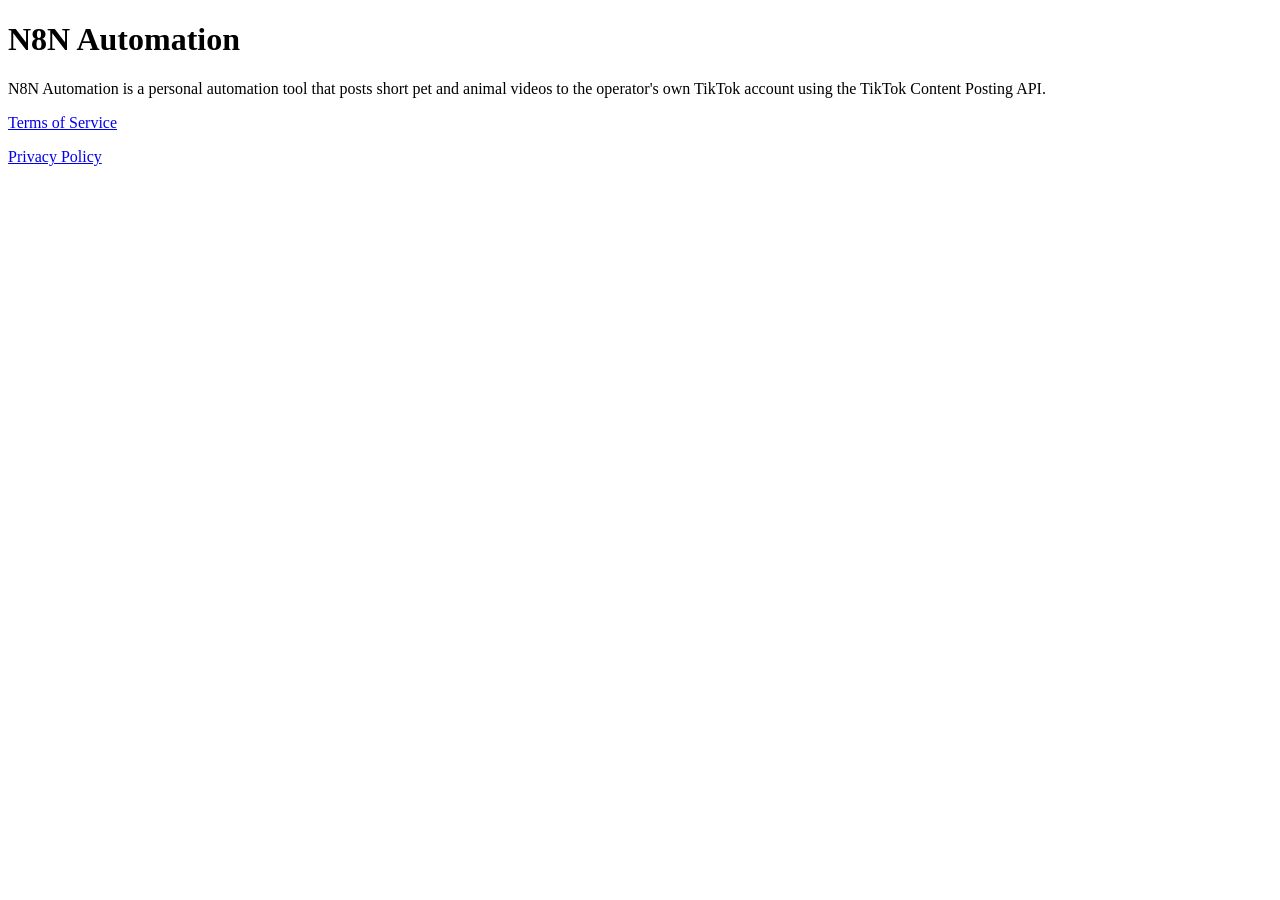
==== index.html @ 0a946db8 "Add initial index.html for N8N Automation" ====
<!DOCTYPE html>
<html>
<head>
<title>N8N Automation</title>
<link rel="icon" type="image/x-icon" href="favicon.ico">
</head>
<body>
<h1>N8N Automation</h1>
<p>N8N Automation is a personal automation tool that posts short pet and animal videos to the operator's own TikTok account using the TikTok Content Posting API.</p>
<p><a href="terms.html">Terms of Service</a></p>
<p><a href="privacy.html">Privacy Policy</a></p>
</body>
</html>
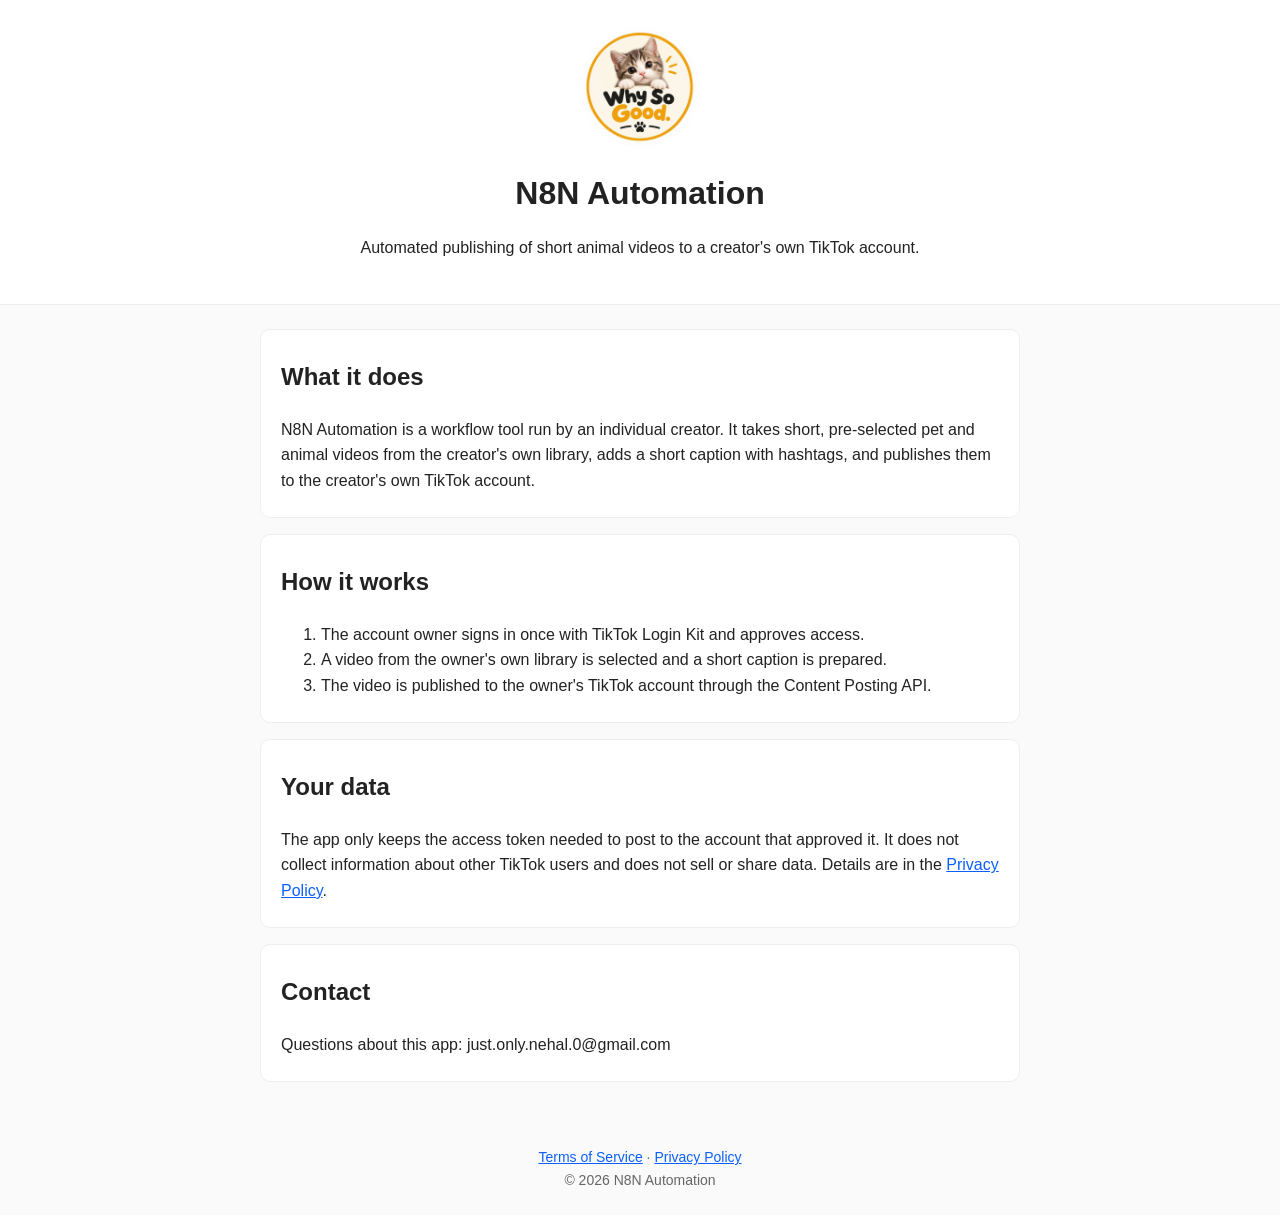
==== commit f8c5b44b: "Update index.html" ====
--- a/index.html
+++ b/index.html
@@ -1,13 +1,54 @@
 <!DOCTYPE html>
-<html>
+<html lang="en">
 <head>
+<meta charset="utf-8">
+<meta name="viewport" content="width=device-width, initial-scale=1">
 <title>N8N Automation</title>
-<link rel="icon" type="image/x-icon" href="favicon.ico">
+<meta name="description" content="N8N Automation publishes short animal videos to a creator's own TikTok account.">
+<link rel="icon" type="image/png" href="logo.png">
+<link rel="apple-touch-icon" href="logo.png">
+<style>
+  body{font-family:Arial,Helvetica,sans-serif;margin:0;color:#222;line-height:1.6;background:#fafafa}
+  header{background:#fff;border-bottom:1px solid #eee;padding:28px 16px;text-align:center}
+  header img{width:120px;height:120px;border-radius:50%}
+  header h1{margin:12px 0 4px}
+  main{max-width:760px;margin:0 auto;padding:24px 16px}
+  section{background:#fff;border:1px solid #eee;border-radius:10px;padding:8px 20px;margin-bottom:16px}
+  footer{text-align:center;padding:24px 16px;font-size:14px;color:#666}
+  a{color:#0b5fff}
+</style>
 </head>
 <body>
-<h1>N8N Automation</h1>
-<p>N8N Automation is a personal automation tool that posts short pet and animal videos to the operator's own TikTok account using the TikTok Content Posting API.</p>
-<p><a href="terms.html">Terms of Service</a></p>
-<p><a href="privacy.html">Privacy Policy</a></p>
+<header>
+  <img src="logo.png" alt="N8N Automation logo">
+  <h1>N8N Automation</h1>
+  <p>Automated publishing of short animal videos to a creator's own TikTok account.</p>
+</header>
+<main>
+  <section>
+    <h2>What it does</h2>
+    <p>N8N Automation is a workflow tool run by an individual creator. It takes short, pre-selected pet and animal videos from the creator's own library, adds a short caption with hashtags, and publishes them to the creator's own TikTok account.</p>
+  </section>
+  <section>
+    <h2>How it works</h2>
+    <ol>
+      <li>The account owner signs in once with TikTok Login Kit and approves access.</li>
+      <li>A video from the owner's own library is selected and a short caption is prepared.</li>
+      <li>The video is published to the owner's TikTok account through the Content Posting API.</li>
+    </ol>
+  </section>
+  <section>
+    <h2>Your data</h2>
+    <p>The app only keeps the access token needed to post to the account that approved it. It does not collect information about other TikTok users and does not sell or share data. Details are in the <a href="privacy.html">Privacy Policy</a>.</p>
+  </section>
+  <section>
+    <h2>Contact</h2>
+    <p>Questions about this app: just.only.nehal.0@gmail.com</p>
+  </section>
+</main>
+<footer>
+  <a href="terms.html">Terms of Service</a> &middot; <a href="privacy.html">Privacy Policy</a><br>
+  &copy; 2026 N8N Automation
+</footer>
 </body>
 </html>
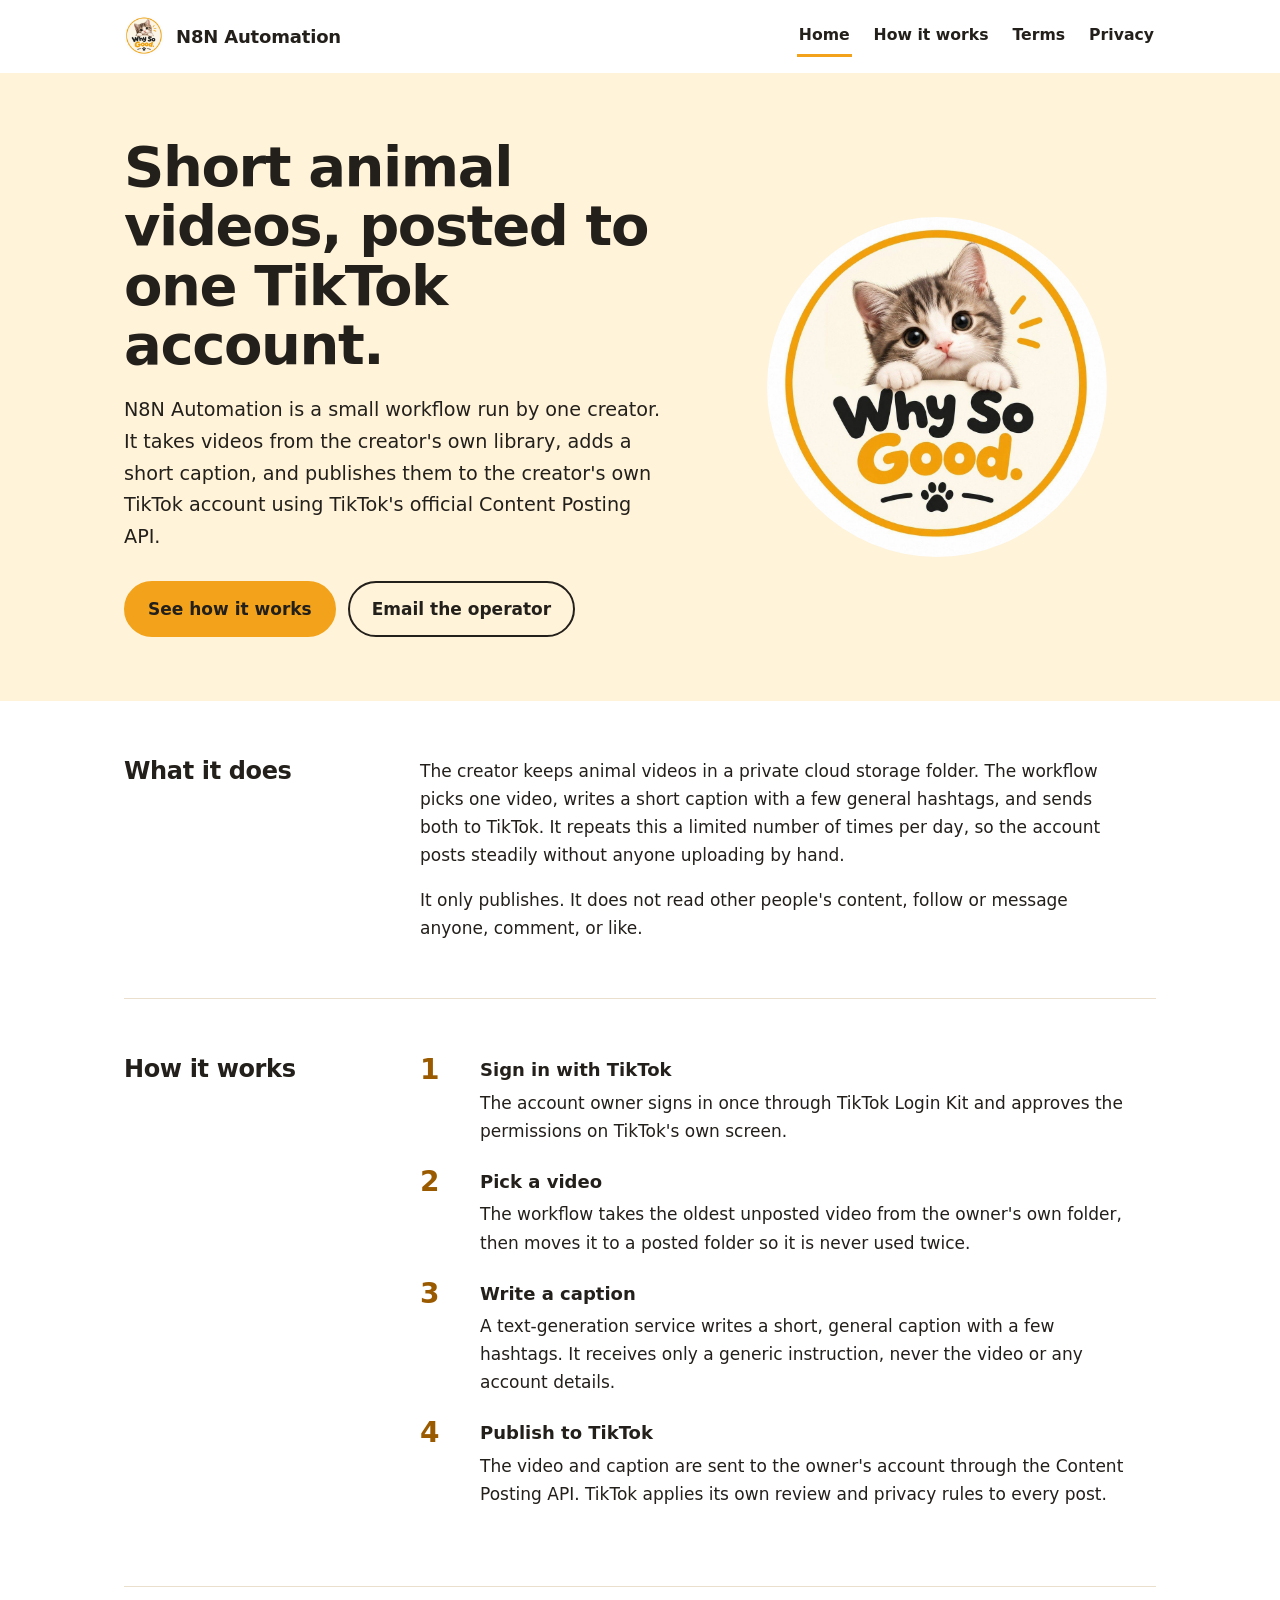
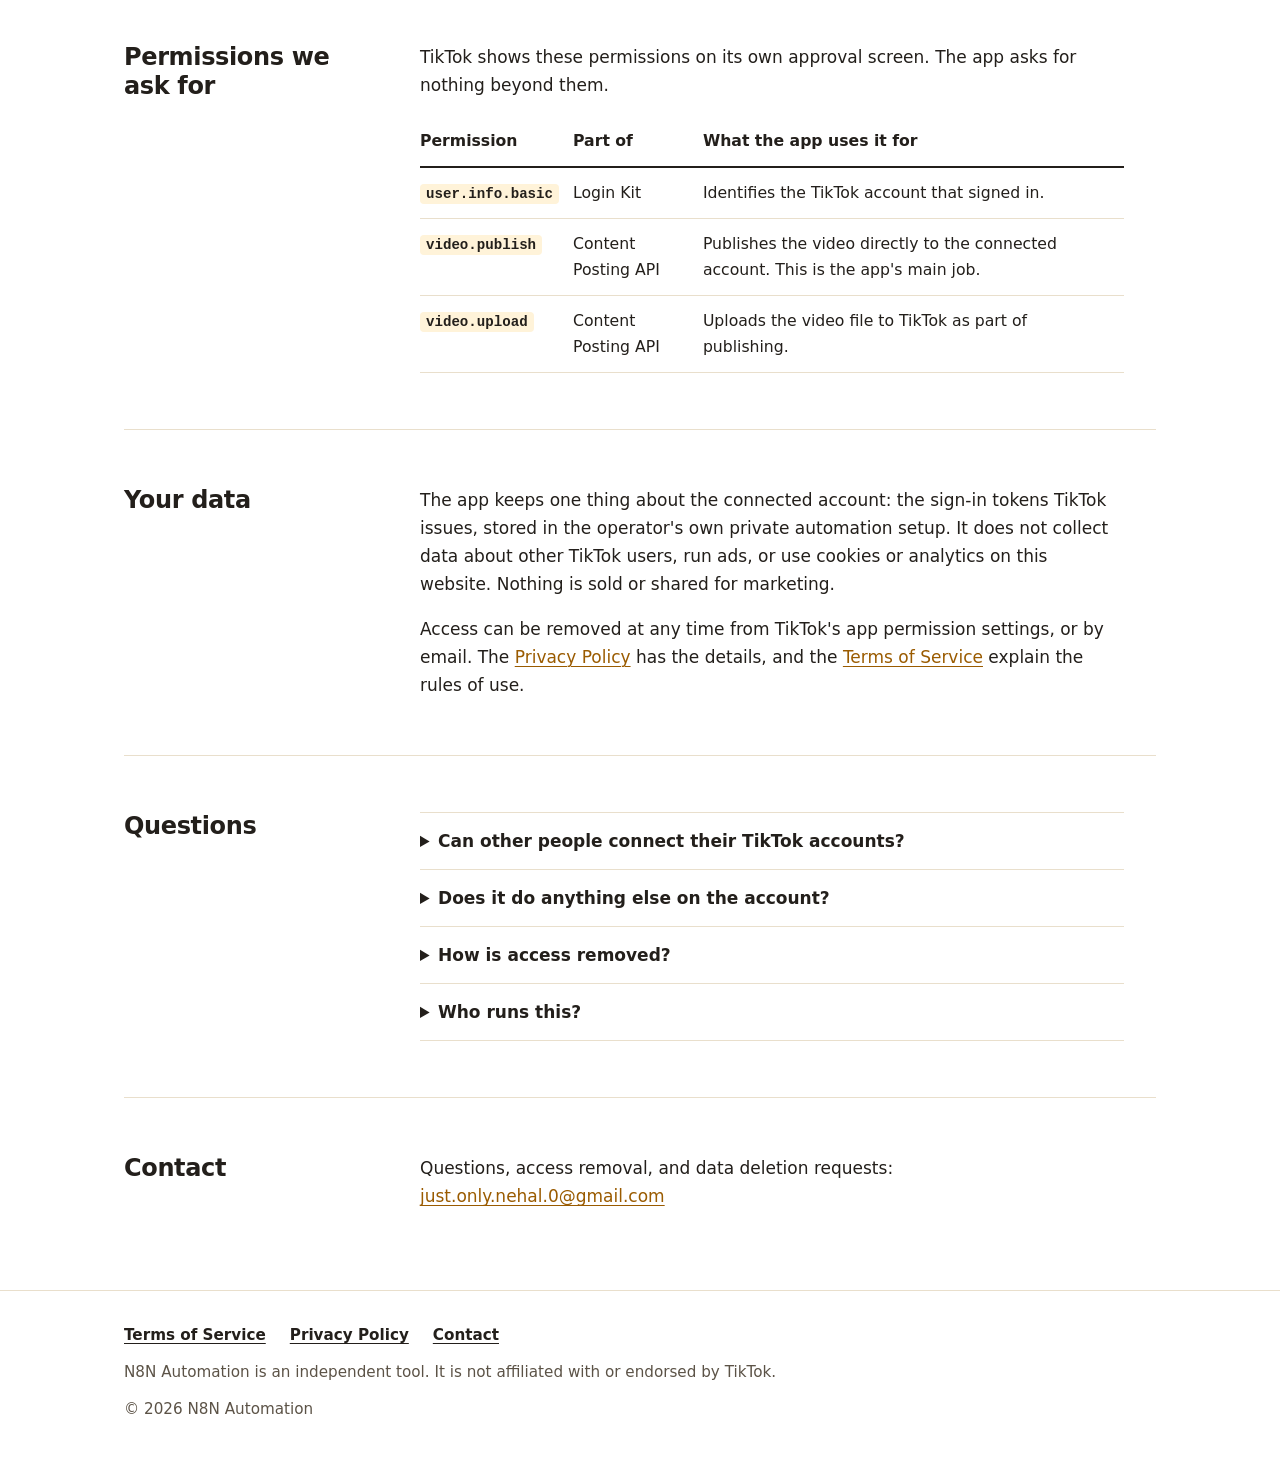
==== commit a0f6c812: "Add files via upload" ====
--- a/index.html
+++ b/index.html
@@ -3,52 +3,145 @@
 <head>
 <meta charset="utf-8">
 <meta name="viewport" content="width=device-width, initial-scale=1">
-<title>N8N Automation</title>
-<meta name="description" content="N8N Automation publishes short animal videos to a creator's own TikTok account.">
+<title>N8N Automation - publishing short animal videos to TikTok</title>
+<meta name="description" content="N8N Automation is a small workflow that publishes short animal videos from one creator's own library to that creator's own TikTok account.">
+<meta name="theme-color" content="#F2A31B">
 <link rel="icon" type="image/png" href="logo.png">
 <link rel="apple-touch-icon" href="logo.png">
-<style>
-  body{font-family:Arial,Helvetica,sans-serif;margin:0;color:#222;line-height:1.6;background:#fafafa}
-  header{background:#fff;border-bottom:1px solid #eee;padding:28px 16px;text-align:center}
-  header img{width:120px;height:120px;border-radius:50%}
-  header h1{margin:12px 0 4px}
-  main{max-width:760px;margin:0 auto;padding:24px 16px}
-  section{background:#fff;border:1px solid #eee;border-radius:10px;padding:8px 20px;margin-bottom:16px}
-  footer{text-align:center;padding:24px 16px;font-size:14px;color:#666}
-  a{color:#0b5fff}
-</style>
+<link rel="stylesheet" href="style.css">
 </head>
 <body>
-<header>
-  <img src="logo.png" alt="N8N Automation logo">
-  <h1>N8N Automation</h1>
-  <p>Automated publishing of short animal videos to a creator's own TikTok account.</p>
+<a class="skip" href="#main">Skip to content</a>
+
+<header class="site-header">
+  <a class="brand" href="index.html">
+    <img src="logo.png" alt="" width="40" height="40">
+    <span>N8N Automation</span>
+  </a>
+  <nav aria-label="Main">
+    <a href="index.html" aria-current="page">Home</a>
+    <a href="index.html#how">How it works</a>
+    <a href="terms.html">Terms</a>
+    <a href="privacy.html">Privacy</a>
+  </nav>
 </header>
-<main>
-  <section>
-    <h2>What it does</h2>
-    <p>N8N Automation is a workflow tool run by an individual creator. It takes short, pre-selected pet and animal videos from the creator's own library, adds a short caption with hashtags, and publishes them to the creator's own TikTok account.</p>
+
+<main id="main">
+  <section class="hero">
+    <div class="wrap hero-grid">
+      <div>
+        <h1>Short animal videos, posted to one TikTok account.</h1>
+        <p class="lead">N8N Automation is a small workflow run by one creator. It takes videos from the creator's own library, adds a short caption, and publishes them to the creator's own TikTok account using TikTok's official Content Posting API.</p>
+        <p class="actions">
+          <a class="btn btn-primary" href="#how">See how it works</a>
+          <a class="btn btn-quiet" href="mailto:just.only.nehal.0@gmail.com">Email the operator</a>
+        </p>
+      </div>
+      <img class="hero-logo" src="logo.png" width="340" height="340" alt="N8N Automation logo: a kitten above the words Why So Good">
+    </div>
   </section>
-  <section>
-    <h2>How it works</h2>
-    <ol>
-      <li>The account owner signs in once with TikTok Login Kit and approves access.</li>
-      <li>A video from the owner's own library is selected and a short caption is prepared.</li>
-      <li>The video is published to the owner's TikTok account through the Content Posting API.</li>
-    </ol>
-  </section>
-  <section>
-    <h2>Your data</h2>
-    <p>The app only keeps the access token needed to post to the account that approved it. It does not collect information about other TikTok users and does not sell or share data. Details are in the <a href="privacy.html">Privacy Policy</a>.</p>
-  </section>
-  <section>
-    <h2>Contact</h2>
-    <p>Questions about this app: just.only.nehal.0@gmail.com</p>
-  </section>
+
+  <div class="wrap">
+    <section class="section" id="what">
+      <h2>What it does</h2>
+      <div class="section-body">
+        <p>The creator keeps animal videos in a private cloud storage folder. The workflow picks one video, writes a short caption with a few general hashtags, and sends both to TikTok. It repeats this a limited number of times per day, so the account posts steadily without anyone uploading by hand.</p>
+        <p>It only publishes. It does not read other people's content, follow or message anyone, comment, or like.</p>
+      </div>
+    </section>
+
+    <section class="section" id="how">
+      <h2>How it works</h2>
+      <div class="section-body">
+        <ol class="steps">
+          <li><div>
+            <h3>Sign in with TikTok</h3>
+            <p>The account owner signs in once through TikTok Login Kit and approves the permissions on TikTok's own screen.</p>
+          </div></li>
+          <li><div>
+            <h3>Pick a video</h3>
+            <p>The workflow takes the oldest unposted video from the owner's own folder, then moves it to a posted folder so it is never used twice.</p>
+          </div></li>
+          <li><div>
+            <h3>Write a caption</h3>
+            <p>A text-generation service writes a short, general caption with a few hashtags. It receives only a generic instruction, never the video or any account details.</p>
+          </div></li>
+          <li><div>
+            <h3>Publish to TikTok</h3>
+            <p>The video and caption are sent to the owner's account through the Content Posting API. TikTok applies its own review and privacy rules to every post.</p>
+          </div></li>
+        </ol>
+      </div>
+    </section>
+
+    <section class="section" id="permissions">
+      <h2>Permissions we ask for</h2>
+      <div class="section-body">
+        <p>TikTok shows these permissions on its own approval screen. The app asks for nothing beyond them.</p>
+        <div class="table-wrap">
+          <table>
+            <thead>
+              <tr><th scope="col">Permission</th><th scope="col">Part of</th><th scope="col">What the app uses it for</th></tr>
+            </thead>
+            <tbody>
+              <tr><td><code>user.info.basic</code></td><td>Login Kit</td><td>Identifies the TikTok account that signed in.</td></tr>
+              <tr><td><code>video.publish</code></td><td>Content Posting API</td><td>Publishes the video directly to the connected account. This is the app's main job.</td></tr>
+              <tr><td><code>video.upload</code></td><td>Content Posting API</td><td>Uploads the video file to TikTok as part of publishing.</td></tr>
+            </tbody>
+          </table>
+        </div>
+      </div>
+    </section>
+
+    <section class="section" id="data">
+      <h2>Your data</h2>
+      <div class="section-body">
+        <p>The app keeps one thing about the connected account: the sign-in tokens TikTok issues, stored in the operator's own private automation setup. It does not collect data about other TikTok users, run ads, or use cookies or analytics on this website. Nothing is sold or shared for marketing.</p>
+        <p>Access can be removed at any time from TikTok's app permission settings, or by email. The <a href="privacy.html">Privacy Policy</a> has the details, and the <a href="terms.html">Terms of Service</a> explain the rules of use.</p>
+      </div>
+    </section>
+
+    <section class="section" id="faq">
+      <h2>Questions</h2>
+      <div class="section-body">
+        <details>
+          <summary>Can other people connect their TikTok accounts?</summary>
+          <p>No. N8N Automation is not offered as a public service. It posts only to the account of the creator who runs it.</p>
+        </details>
+        <details>
+          <summary>Does it do anything else on the account?</summary>
+          <p>No. It publishes the videos it is given and nothing more. It does not read messages, follow or unfollow, comment, or like.</p>
+        </details>
+        <details>
+          <summary>How is access removed?</summary>
+          <p>The account owner can revoke access at any time in TikTok's app permission settings. After that, the app can no longer post. You can also email the address below.</p>
+        </details>
+        <details>
+          <summary>Who runs this?</summary>
+          <p>An individual creator, as a personal tool. You can reach them at the email address below.</p>
+        </details>
+      </div>
+    </section>
+
+    <section class="section" id="contact">
+      <h2>Contact</h2>
+      <div class="section-body">
+        <p>Questions, access removal, and data deletion requests: <a href="mailto:just.only.nehal.0@gmail.com">just.only.nehal.0@gmail.com</a></p>
+      </div>
+    </section>
+  </div>
 </main>
-<footer>
-  <a href="terms.html">Terms of Service</a> &middot; <a href="privacy.html">Privacy Policy</a><br>
-  &copy; 2026 N8N Automation
+
+<footer class="site-footer">
+  <div class="footer-inner">
+    <div class="footer-links">
+      <a href="terms.html">Terms of Service</a>
+      <a href="privacy.html">Privacy Policy</a>
+      <a href="mailto:just.only.nehal.0@gmail.com">Contact</a>
+    </div>
+    <p>N8N Automation is an independent tool. It is not affiliated with or endorsed by TikTok.</p>
+    <p>&copy; 2026 N8N Automation</p>
+  </div>
 </footer>
 </body>
 </html>
--- a/style.css
+++ b/style.css
@@ -0,0 +1,141 @@
+:root {
+  --ink: #231F1B;
+  --muted: #5C5347;
+  --sun: #F2A31B;
+  --sun-deep: #9A5B00;
+  --band: #FFF3D9;
+  --line: #E9DFCC;
+  --paper: #FFFFFF;
+}
+
+* { box-sizing: border-box; }
+
+html { scroll-behavior: smooth; }
+@media (prefers-reduced-motion: reduce) { html { scroll-behavior: auto; } }
+
+body {
+  margin: 0;
+  background: var(--paper);
+  color: var(--ink);
+  font: 400 1.0625rem/1.65 "Segoe UI", system-ui, -apple-system, "Helvetica Neue", Arial, sans-serif;
+  -webkit-text-size-adjust: 100%;
+}
+
+img { max-width: 100%; height: auto; }
+
+a { color: var(--sun-deep); text-decoration-thickness: 0.08em; text-underline-offset: 0.18em; }
+a:hover { color: var(--ink); }
+:focus-visible { outline: 3px solid var(--ink); outline-offset: 3px; border-radius: 2px; }
+
+.skip {
+  position: absolute; left: -999px; top: 0; z-index: 10;
+  background: var(--ink); color: #fff; padding: 0.6rem 1rem;
+}
+.skip:focus { left: 0; }
+
+.wrap { max-width: 1080px; margin: 0 auto; padding: 0 24px; }
+
+/* Header */
+.site-header {
+  display: flex; flex-wrap: wrap; align-items: center; justify-content: space-between;
+  gap: 12px 24px; max-width: 1080px; margin: 0 auto; padding: 16px 24px;
+}
+.brand {
+  display: flex; align-items: center; gap: 12px;
+  color: var(--ink); text-decoration: none;
+  font-weight: 800; font-size: 1.125rem; letter-spacing: -0.01em;
+}
+.brand img { border-radius: 50%; }
+.site-header nav { display: flex; flex-wrap: wrap; gap: 4px 20px; }
+.site-header nav a {
+  color: var(--ink); text-decoration: none; font-weight: 600; font-size: 0.98rem;
+  padding: 6px 2px; border-bottom: 3px solid transparent;
+}
+.site-header nav a:hover,
+.site-header nav a[aria-current="page"] { border-bottom-color: var(--sun); }
+
+/* Hero */
+.hero { background: var(--band); }
+.hero-grid {
+  display: grid; grid-template-columns: 1.25fr 1fr; gap: 48px; align-items: center;
+  padding-top: 64px; padding-bottom: 64px;
+}
+.hero h1 {
+  margin: 0 0 20px; font-size: clamp(2.1rem, 5.2vw, 3.5rem);
+  line-height: 1.06; letter-spacing: -0.025em; font-weight: 800;
+}
+.lead { margin: 0 0 28px; max-width: 34em; font-size: 1.2rem; }
+.hero-logo { justify-self: center; width: min(340px, 100%); border-radius: 50%; }
+.actions { display: flex; flex-wrap: wrap; gap: 12px; margin: 0; }
+.btn {
+  display: inline-block; padding: 12px 22px; border-radius: 999px;
+  border: 2px solid var(--ink); font-weight: 700; text-decoration: none;
+}
+.btn-primary { background: var(--sun); border-color: var(--sun); color: var(--ink); }
+.btn-primary:hover { background: var(--ink); border-color: var(--ink); color: #fff; }
+.btn-quiet { background: transparent; color: var(--ink); }
+.btn-quiet:hover { background: var(--ink); color: #fff; }
+
+/* Home sections */
+.section {
+  display: grid; grid-template-columns: 240px 1fr; gap: 16px 56px;
+  padding: 56px 0; border-top: 1px solid var(--line);
+}
+.section:first-child { border-top: 0; }
+.section h2 { margin: 0; font-size: 1.5rem; line-height: 1.2; letter-spacing: -0.015em; font-weight: 800; }
+.section-body { max-width: 44rem; }
+.section-body > :first-child { margin-top: 0; }
+.section-body > :last-child { margin-bottom: 0; }
+.section p { margin: 0 0 1em; }
+
+.steps { list-style: none; margin: 0; padding: 0; counter-reset: step; }
+.steps li {
+  counter-increment: step; display: grid; grid-template-columns: 44px 1fr; gap: 0 16px;
+  padding: 0 0 22px;
+}
+.steps li::before {
+  content: counter(step); font-size: 1.75rem; font-weight: 800; line-height: 1.1; color: var(--sun-deep);
+}
+.steps h3 { margin: 0 0 4px; font-size: 1.125rem; font-weight: 700; }
+.steps p { margin: 0; }
+
+.table-wrap { overflow-x: auto; }
+table { width: 100%; min-width: 560px; border-collapse: collapse; font-size: 0.98rem; }
+th, td { text-align: left; vertical-align: top; padding: 12px 14px 12px 0; border-bottom: 1px solid var(--line); }
+th { font-weight: 700; border-bottom: 2px solid var(--ink); }
+code {
+  font: 600 0.9em ui-monospace, SFMono-Regular, Consolas, monospace;
+  background: var(--band); padding: 2px 6px; border-radius: 4px;
+}
+
+details { border-bottom: 1px solid var(--line); padding: 14px 0; }
+details:first-of-type { border-top: 1px solid var(--line); }
+summary { cursor: pointer; font-weight: 700; }
+details p { margin: 10px 0 0; }
+
+/* Legal pages */
+.legal { max-width: 720px; margin: 0 auto; padding: 40px 24px 24px; }
+.legal h1 { margin: 0 0 8px; font-size: clamp(2rem, 4.5vw, 2.75rem); line-height: 1.1; letter-spacing: -0.02em; font-weight: 800; }
+.legal .updated { margin: 0 0 28px; color: var(--muted); }
+.legal .summary { margin: 0 0 8px; padding: 18px 20px; background: var(--band); border-radius: 8px; }
+.legal h2 { margin: 36px 0 8px; font-size: 1.25rem; letter-spacing: -0.01em; font-weight: 800; }
+.legal p, .legal li { max-width: 68ch; }
+.legal p { margin: 0 0 1em; }
+.legal ul { margin: 0 0 1em; padding-left: 1.2em; }
+.legal li { margin: 0 0 0.6em; }
+
+/* Footer */
+.site-footer { margin-top: 24px; border-top: 1px solid var(--line); }
+.footer-inner {
+  max-width: 1080px; margin: 0 auto; padding: 32px 24px 48px;
+  display: grid; gap: 12px; font-size: 0.95rem; color: var(--muted);
+}
+.footer-inner p { margin: 0; }
+.footer-links { display: flex; flex-wrap: wrap; gap: 8px 24px; }
+.footer-links a { color: var(--ink); font-weight: 600; }
+
+@media (max-width: 760px) {
+  .hero-grid { grid-template-columns: 1fr; gap: 28px; padding-top: 36px; padding-bottom: 40px; }
+  .hero-logo { order: -1; justify-self: start; width: min(200px, 60%); }
+  .section { grid-template-columns: 1fr; padding: 40px 0; }
+}
